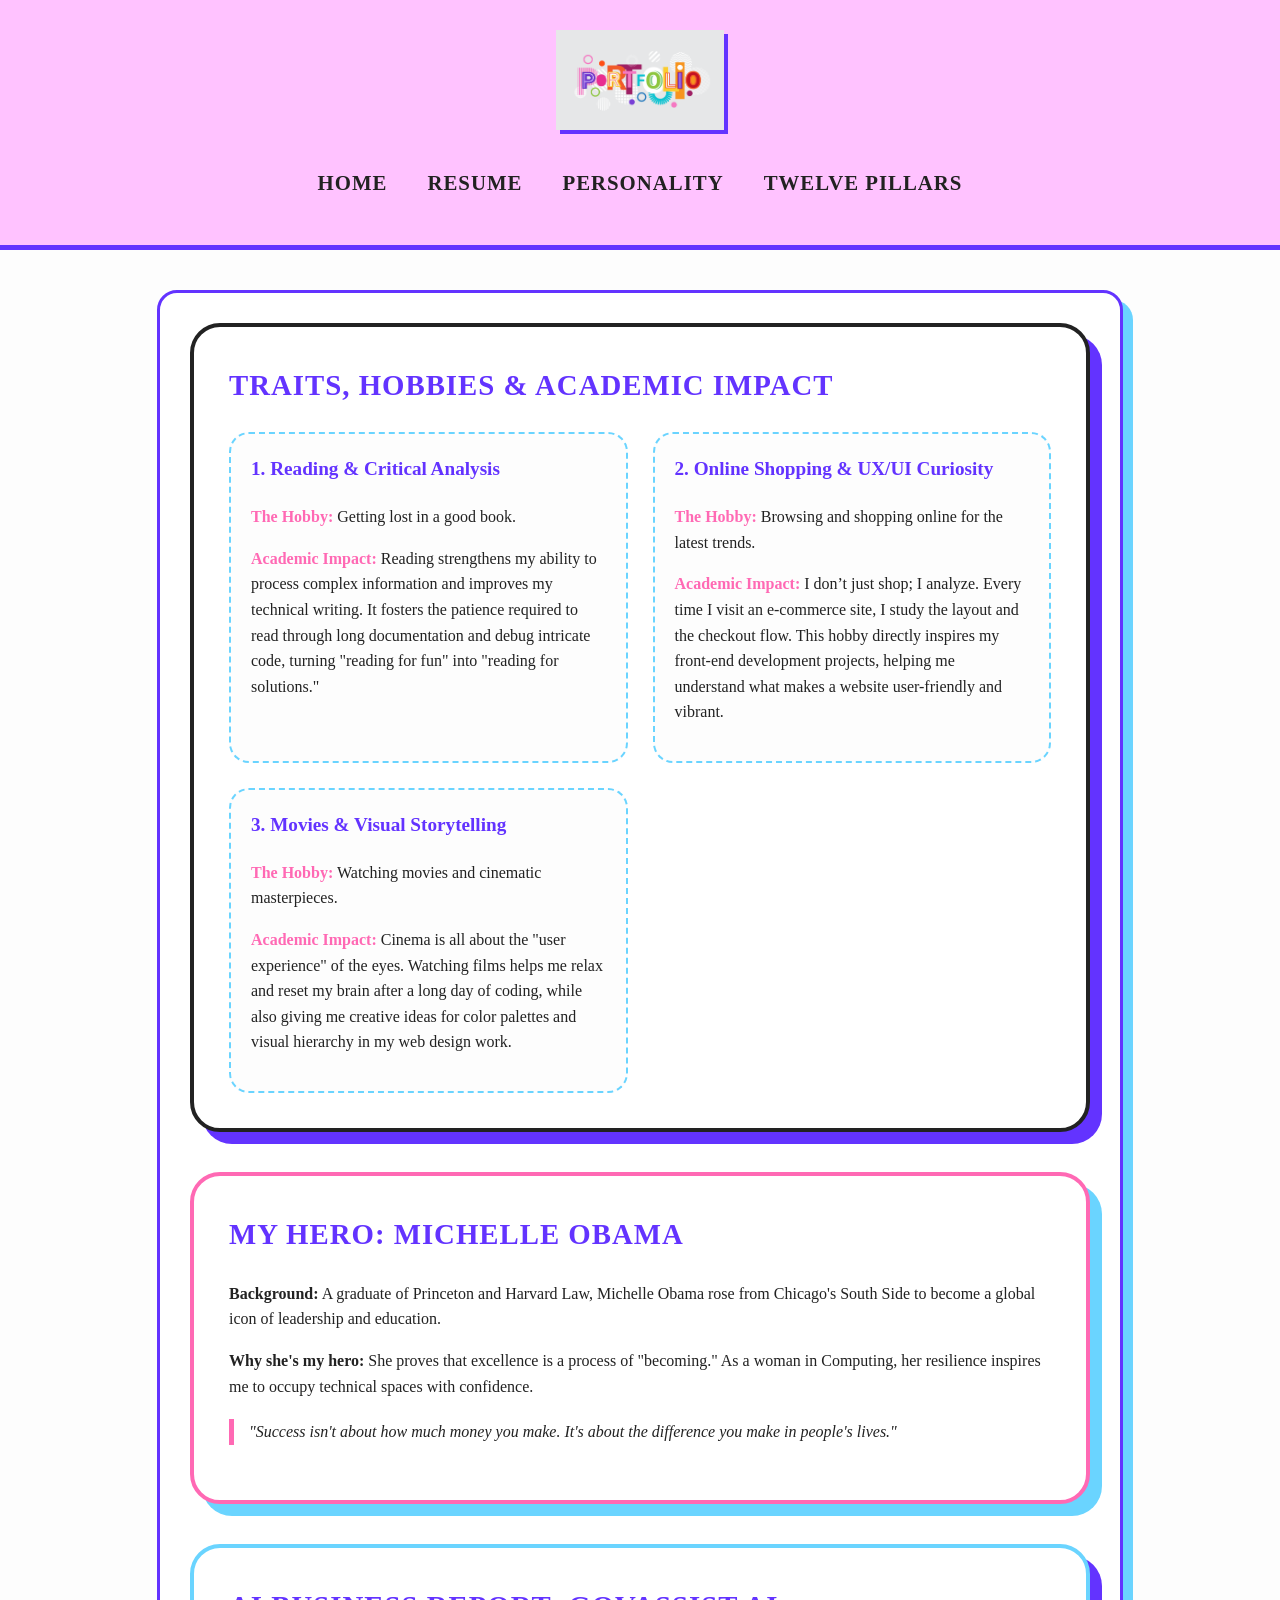
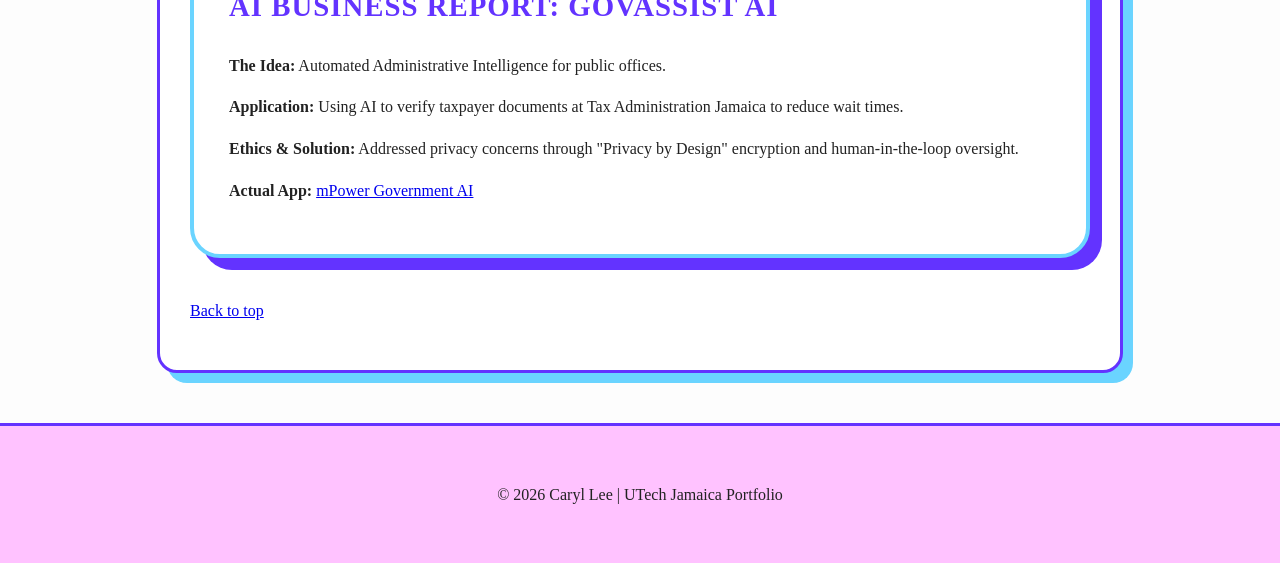
==== personality.html @ 24f76aef "Add files via upload" ====
<!DOCTYPE html>
<html lang="en">
<head>
    <meta charset="UTF-8">
    <meta name="viewport" content="width=device-width, initial-scale=1.0">
    <title>Personality | Caryl Lee</title>
    <link rel="stylesheet" href="style.css">
</head>
<body id="top">

    <header>
        <nav class="navbar">
            <div class="logo-container">
                <img src="../Assets/logo.png" alt="Caryl Lee Logo" class="logo">
            </div>
            <ul>
                <li><a href="index.html">Home</a></li>
                <li><a href="resume.html">Resume</a></li>
                <li><a href="personality.html">Personality</a></li>
                <li><a href="Twelve_pillar.html">Twelve Pillars</a></li>
            </ul>
        </nav>
    </header>

    <main class="personality-container">
        
        <section class="personality-box impact-accent">
    <h2>Traits, Hobbies & Academic Impact</h2>
    <div class="impact-grid">

        <article class="impact-item">
            <h3>1. Reading & Critical Analysis</h3>
            <p><strong>The Hobby:</strong> Getting lost in a good book.</p>
            <p><strong>Academic Impact:</strong> Reading strengthens my ability to process complex information and improves my technical writing. It fosters the patience required to read through long documentation and debug intricate code, turning "reading for fun" into "reading for solutions."</p>
        </article>

        <article class="impact-item">
            <h3>2. Online Shopping & UX/UI Curiosity</h3>
            <p><strong>The Hobby:</strong> Browsing and shopping online for the latest trends.</p>
            <p><strong>Academic Impact:</strong> I don’t just shop; I analyze. Every time I visit an e-commerce site, I study the layout and the checkout flow. This hobby directly inspires my front-end development projects, helping me understand what makes a website user-friendly and vibrant.</p>
        </article>

        <article class="impact-item">
            <h3>3. Movies & Visual Storytelling</h3>
            <p><strong>The Hobby:</strong> Watching movies and cinematic masterpieces.</p>
            <p><strong>Academic Impact:</strong> Cinema is all about the "user experience" of the eyes. Watching films helps me relax and reset my brain after a long day of coding, while also giving me creative ideas for color palettes and visual hierarchy in my web design work.</p>
        </article>
    </div>
</section>

        <section class="personality-box hero-accent">
            <h2>My Hero: Michelle Obama</h2>
            <p><strong>Background:</strong> A graduate of Princeton and Harvard Law, Michelle Obama rose from Chicago's South Side to become a global icon of leadership and education.</p>
            <p><strong>Why she's my hero:</strong> She proves that excellence is a process of "becoming." As a woman in Computing, her resilience inspires me to occupy technical spaces with confidence.</p>
            <blockquote class="vibrant-quote">
                "Success isn't about how much money you make. It's about the difference you make in people's lives."
            </blockquote>
        </section>

        <section class="personality-box report-accent">
            <h2>AI Business Report: GovAssist AI</h2>
            <p><strong>The Idea:</strong> Automated Administrative Intelligence for public offices.</p>
            <p><strong>Application:</strong> Using AI to verify taxpayer documents at Tax Administration Jamaica to reduce wait times.</p>
            <p><strong>Ethics & Solution:</strong> Addressed privacy concerns through "Privacy by Design" encryption and human-in-the-loop oversight.</p>
            <p><strong>Actual App:</strong> <a href="https://www.mpower.com/" target="_blank">mPower Government AI</a></p>
        </section>

        <p class="top-link"><a href="#top">Back to top</a></p>
    </main>

    <footer>
        <p>&copy; 2026 Caryl Lee | UTech Jamaica Portfolio</p>
    </footer>

</body>
</html>
---- style.css ----
/* CSS Variables for consistent theme */
:root {
    --primary-purple: #6333FF;
    --bright-pink: #FF69B4;
    --light-blue: #6AD4FF;
    --light-purple: #ffc2ff;
    --dark-text: #222222;
    --font-main: 'Times-New-Roman', Georgia;
}

/* Base Styles */
body {
    margin: 0;
    font-family: var(--font-main);
    color: var(--dark-text);
    line-height: 1.6;
    background-color: #fdfdfd;
}


/* Home Page Specific Layout */
.home-container {
    max-width: 1000px;
    margin: 40px auto;
    padding: 20px;
    display: flex;
    flex-direction: column;
    align-items: center;
}

/* Vibrant Home Box */
.home-box {
    background-color: white;
    padding: 40px;
    margin-bottom: 40px;
    border-radius: 40px; /* Large curved edges */
    border: 4px solid var(--dark-text);
    width: 90%;
    transition: transform 0.3s ease;
}

.home-box:hover {
    transform: scale(1.02);
}

/* Accent Colors and Shadows */
.welcome-accent { 
    box-shadow: 15px 15px 0px var(--primary-purple); 
    text-align: center;
}

.profile-accent { 
    box-shadow: 15px 15px 0px var(--bright-pink); 
}

.quote-accent { 
    box-shadow: 10px 10px 0px var(--light-blue);
    text-align: center;
}

/* Impact Section Layout */
.impact-accent {
    box-shadow: 15px 15px 0px var(--bright-pink);
    border-color: var(--primary-purple);
}

.impact-grid {
    display: grid;
    grid-template-columns: repeat(auto-fit, minmax(300px, 1fr));
    gap: 25px;
    margin-top: 20px;
}

.impact-item {
    background: #fdfdfd;
    padding: 20px;
    border-radius: 20px;
    border: 2px dashed var(--light-blue);
    transition: all 0.3s ease;
}

.impact-item:hover {
    border-style: solid;
    background: var(--light-purple);
    transform: translateY(-5px);
}

.impact-item h3 {
    margin-top: 0;
    color: var(--primary-purple);
    font-size: 1.2rem;
}

.impact-item strong {
    color: var(--bright-pink);
}

/* Typography Highlights */
.highlight {
    color: var(--bright-pink);
    text-decoration: underline wavy var(--primary-purple);
}

.home-quote {
    font-size: 1.5rem;
    font-weight: bold;
    color: var(--primary-purple);
}

/* Profile Layout within Box */
.profile-layout {
    display: flex;
    flex-wrap: wrap;
    align-items: center;
    justify-content: space-around;
    gap: 30px;
}

.demographic-grid {
    display: grid;
    grid-template-columns: repeat(auto-fit, minmax(250px, 1fr));
    gap: 20px;
    margin-top: 20px;
}

.demo-item {
    background: #fdfdfd;
    padding: 15px;
    border-radius: 15px;
    border: 2px solid var(--primary-purple);
    box-shadow: 5px 5px 0px var(--light-blue);
    display: flex;
    flex-direction: column;
}

.demo-item strong {
    color: var(--bright-pink);
    text-transform: uppercase;
    font-size: 0.8rem;
    margin-bottom: 5px;
}

.demo-item span {
    font-size: 1.1rem;
    font-weight: bold;
    color: var(--dark-text);
}

/* Vision & Mission Styling */
.vision-accent {
    box-shadow: 15px 15px 0px var(--light-blue); 
    border-color: var(--primary-purple);
}

.mission-accent {
    box-shadow: 15px 15px 0px var(--primary-purple); 
    border-color: var(--bright-pink);
}

.statement-text {
    font-size: 1.2rem;
    line-height: 1.8;
    font-weight: 500;
    color: var(--dark-text);
}

.home-box h2 {
    margin-top: 0;
    color: var(--primary-purple);
    text-transform: uppercase;
    font-size: 1.5rem;
    letter-spacing: 2px;
    border-bottom: 2px solid var(--light-purple);
    display: inline-block;
    margin-bottom: 20px;
}

/* Responsiveness for small screens */
@media (max-width: 768px) {
    .profile-layout {
        flex-direction: column;
        text-align: center;
    }
}

/* --- Navigation Fixes --- */
.navbar {
    display: flex;
    flex-direction: column; 
    align-items: center;    
    padding: 30px 5%; /* Increased padding for breathing room */
    background: var(--light-purple); 
    border-bottom: 5px solid var(--primary-purple);
}

.logo-container {
    display: flex;
    justify-content: center;
    width: 100%;
    margin-bottom: 20px; /* More space between logo and links */
}

.logo {
    height: 100px;
    width: auto;   
    filter: drop-shadow(4px 4px 0px var(--primary-purple));
    transition: transform 0.3s ease;
}

.navbar ul {
    list-style: none;       
    display: flex;          
    justify-content: center;
    gap: 40px; /* Increased gap between links */
    padding: 0;             
}

.navbar a {
    text-decoration: none;
    color: var(--dark-text);
    font-weight: bold;
    font-size: 1.3rem; /* Increased font size for better readability */
    letter-spacing: 1px;
    text-transform: uppercase; /* Makes navigation feel more like a brand */
}

.navbar a:hover {
    color: var(--bright-pink);
    transform: translateY(-2px); /* Subtle lift effect */
}

/* Container for the boxes */
.personality-container {
    max-width: 850px;
    margin: 40px auto;
    padding: 20px;
}

/* The Curved Box Base Style */
.personality-box {
    background-color: white;
    padding: 35px;
    margin-bottom: 40px;
    
    /* Curved Edges */
    border-radius: 30px; 
    
    /* Bold Border (Neo-Brutalism style) */
    border: 4px solid var(--dark-text);
    
    /* Vibrant Shadow */
    box-shadow: 12px 12px 0px var(--primary-purple);
    
    transition: transform 0.3s ease, box-shadow 0.3s ease;
}

.personality-box:hover {
    transform: translate(-4px, -4px);
    box-shadow: 16px 16px 0px var(--bright-pink);
}

/* Individual Accents to make it pop */
.trait-accent { border-color: var(--primary-purple); }
.hero-accent { border-color: var(--bright-pink); box-shadow: 12px 12px 0px var(--light-blue); }
.report-accent { border-color: var(--light-blue); }

/* Internal Typography */
.personality-box h2 {
    margin-top: 0;
    font-size: 1.8rem;
    color: var(--primary-purple);
    text-transform: uppercase;
    letter-spacing: 1px;
}

.vibrant-quote {
    font-style: italic;
    border-left: 5px solid var(--bright-pink);
    padding-left: 15px;
    margin: 20px 0;
    color: var(--dark-text);
}

/* --- The Modern Arch Bubble --- */
.profile-stage {
    position: relative;
    width: 280px;         
    height: 380px;        
    margin: 30px auto;    
    display: flex;        
    justify-content: center; 
    align-items: flex-end; 
    overflow: hidden;     
    border-radius: 140px 140px 0 0;
    border: 3px solid var(--primary-purple);
    box-shadow: 15px 15px 0px var(--bright-pink); /* Vibrant Shadow */
}

.arch-bg {
    position: absolute;
    top: 0;
    left: 0;
    width: 100%;
    height: 100%;
    background-color: var(--light-blue);
    z-index: 1;
}

.main-photo {
    position: relative;
    z-index: 2;           
    width: 85%;           /* Adjust this to 75% if you want more blue showing */
    height: auto;         
    margin-bottom: 10px;  
    transition: transform 0.4s cubic-bezier(0.175, 0.885, 0.32, 1.275); 
}

.main-photo:hover {
    transform: scale(1.1) translateY(-5px);
}

/* --- Resume & Personality Containers --- */
.resume-container, .personality-container {
    max-width: 900px;
    margin: 40px auto;
    padding: 30px;
    background: white;
    border: 3px solid var(--primary-purple);
    border-radius: 20px;
    box-shadow: 10px 10px 0px var(--light-blue);
}

/* Table Styling */
.resume-table, .media-table {
    width: 100%;
    border-collapse: collapse;
    margin-top: 20px;
}

.resume-table th, .resume-table td {
    padding: 15px;
    border: 2px solid #eee;
    text-align: left;
}

.resume-table th {
    background-color: var(--primary-purple);
    color: white;
}

/* Card-style Sections */
.resume-grid {
    display: flex;
    flex-wrap: wrap;
    gap: 20px;
    margin-top: 20px;
}

.resume-card {
    background: #fdfdfd;
    padding: 20px;
    border: 2px solid var(--primary-purple);
    border-left: 8px solid var(--bright-pink);
    border-radius: 10px;
    flex: 1 1 280px; 
    transition: 0.3s;
}

.resume-card:hover {
    transform: translateY(-8px);
    box-shadow: 5px 5px 0px var(--light-blue);
}

/* Twelve Pillars Page Layout */
.pillars-container {
    max-width: 900px;
    margin: 40px auto;
    padding: 20px;
}

.pillars-intro {
    text-align: center;
    margin-bottom: 50px;
}

.pillars-intro h1 {
    color: var(--primary-purple);
    font-size: 2.5rem;
}

/* Pillar Card Design */
.pillar-card {
    display: flex;
    background: white;
    margin-bottom: 30px;
    border: 3px solid var(--primary-purple);
    border-radius: 15px;
    overflow: hidden;
    box-shadow: 10px 10px 0px var(--light-blue);
}

.pillar-number {
    background: var(--primary-purple);
    color: white;
    font-size: 3rem;
    font-weight: bold;
    display: flex;
    align-items: center;
    justify-content: center;
    padding: 20px;
    min-width: 100px;
}

.pillar-content {
    padding: 25px;
}

.pillar-content h2 {
    margin-top: 0;
    color: var(--bright-pink);
    text-transform: uppercase;
}

.pillar-content p {
    margin-bottom: 15px;
}

.pillar-content strong {
    color: var(--primary-purple);
}

/* Responsive Pillar Cards */
@media screen and (max-width: 600px) {
    .pillar-card {
        flex-direction: column;
    }
    .pillar-number {
        padding: 10px;
        font-size: 2rem;
    }
}

/* Footer */
footer {
    text-align: center;
    padding: 40px;
    margin-top: 50px;
    background: var(--light-purple);
    border-top: 3px solid var(--primary-purple);
}

/* Responsiveness */
@media screen and (min-width: 950px) {
    .hero-section {
        flex-direction: row; /* Side-by-side on desktop */
        text-align: left;
        justify-content: center;
        gap: 80px;
    }
}
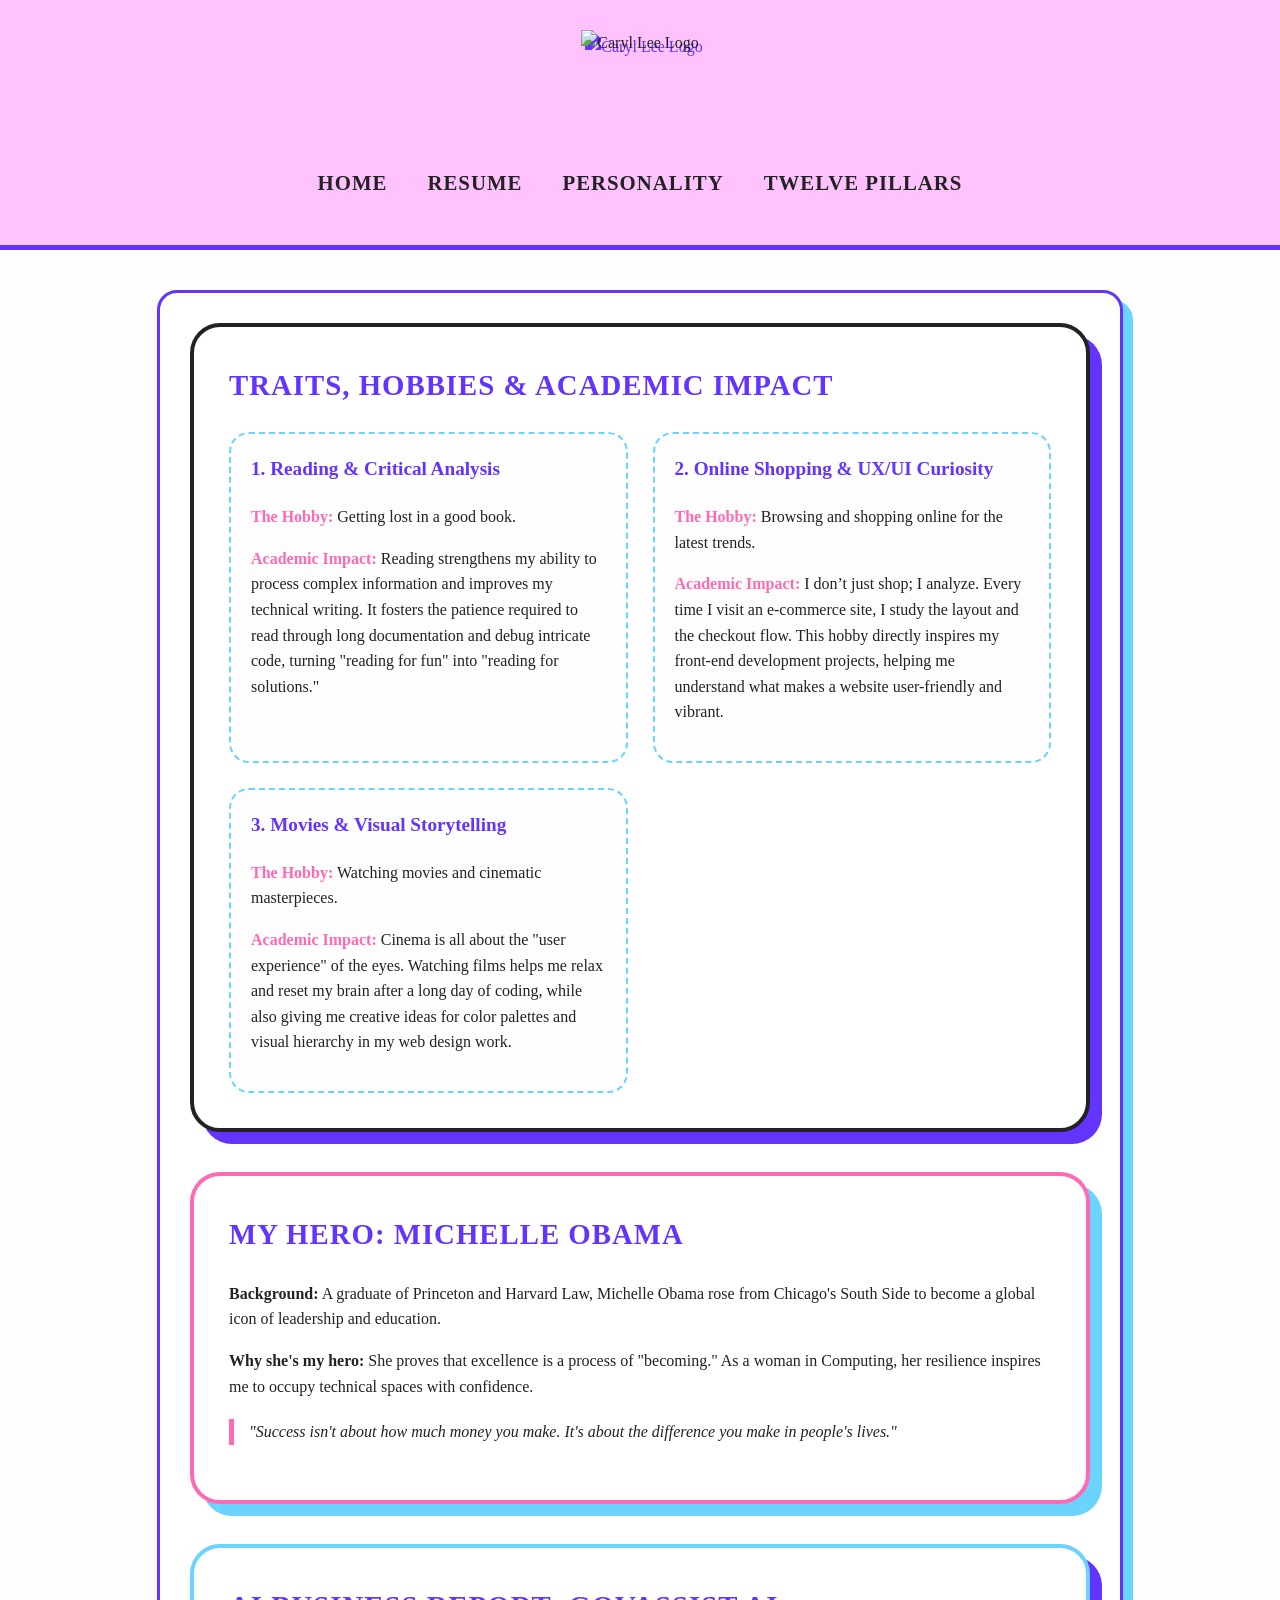
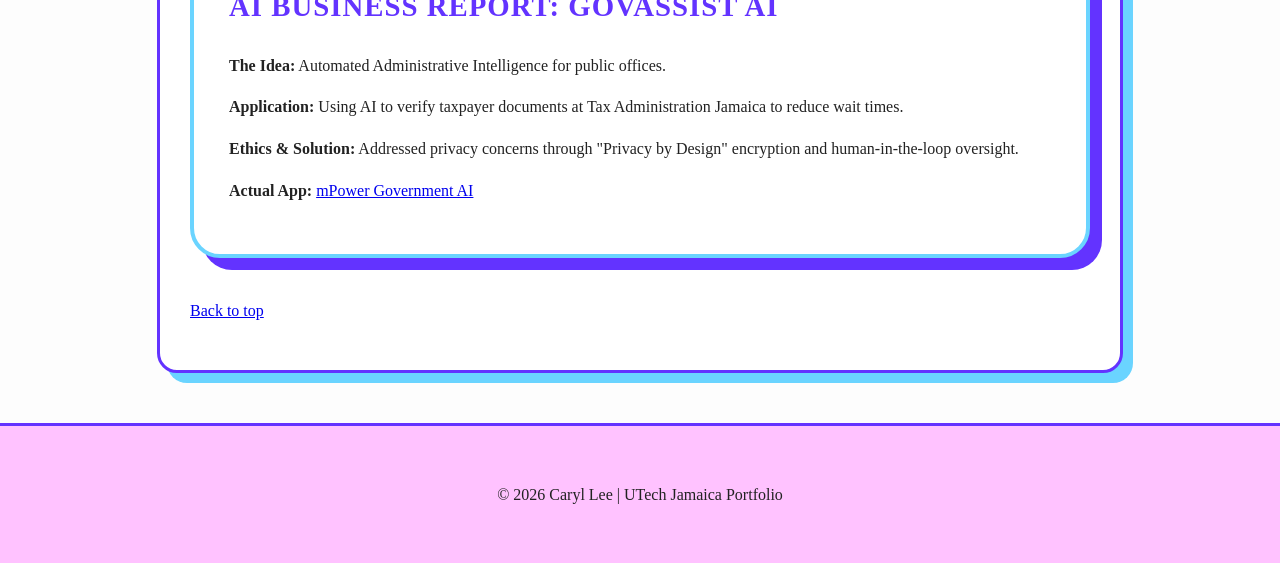
==== commit bebfae96: "Update personality.html" ====
--- a/personality.html
+++ b/personality.html
@@ -11,7 +11,7 @@
     <header>
         <nav class="navbar">
             <div class="logo-container">
-                <img src="../Assets/logo.png" alt="Caryl Lee Logo" class="logo">
+                <img src="/my-project/Assets/logo.png" alt="Caryl Lee Logo" class="logo">
             </div>
             <ul>
                 <li><a href="index.html">Home</a></li>
@@ -73,4 +73,4 @@
     </footer>
 
 </body>
-</html>+</html>
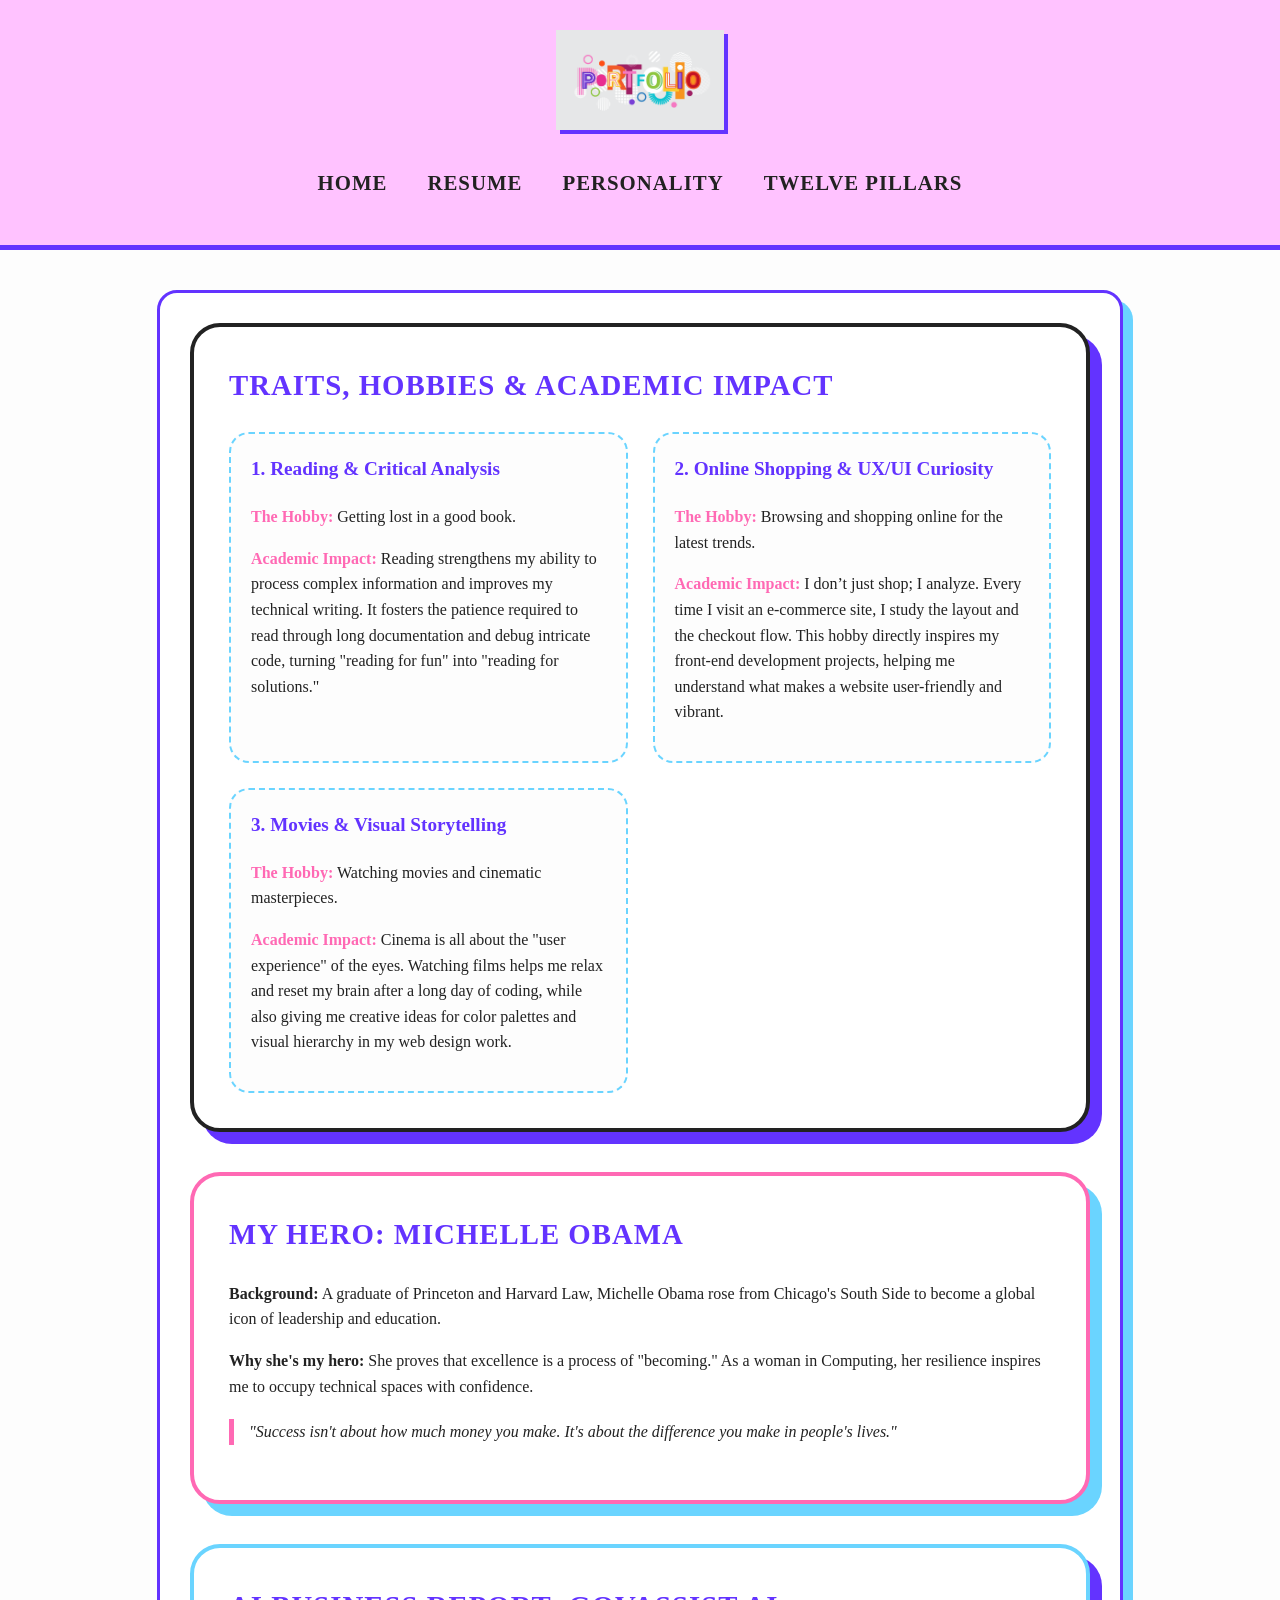
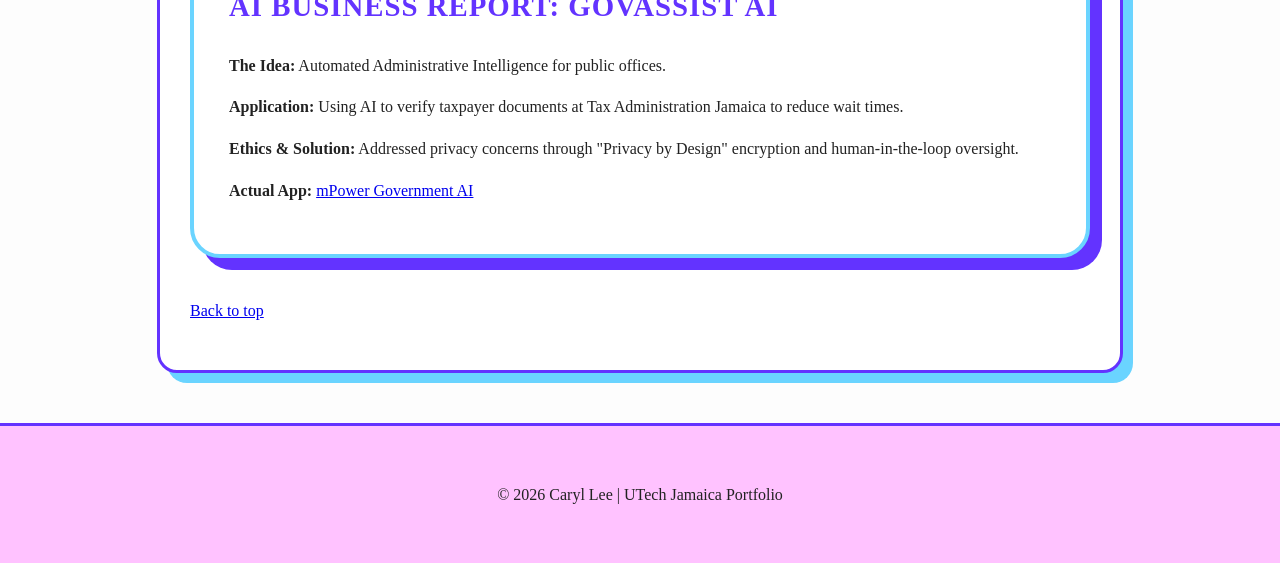
==== commit e8011b14: "Fix HTML structure and update logo path" ====
--- a/personality.html
+++ b/personality.html
@@ -11,7 +11,7 @@
     <header>
         <nav class="navbar">
             <div class="logo-container">
-                <img src="/my-project/Assets/logo.png" alt="Caryl Lee Logo" class="logo">
+                <img src="Assets/logo.png" alt="Caryl Lee Logo" class="logo">
             </div>
             <ul>
                 <li><a href="index.html">Home</a></li>
